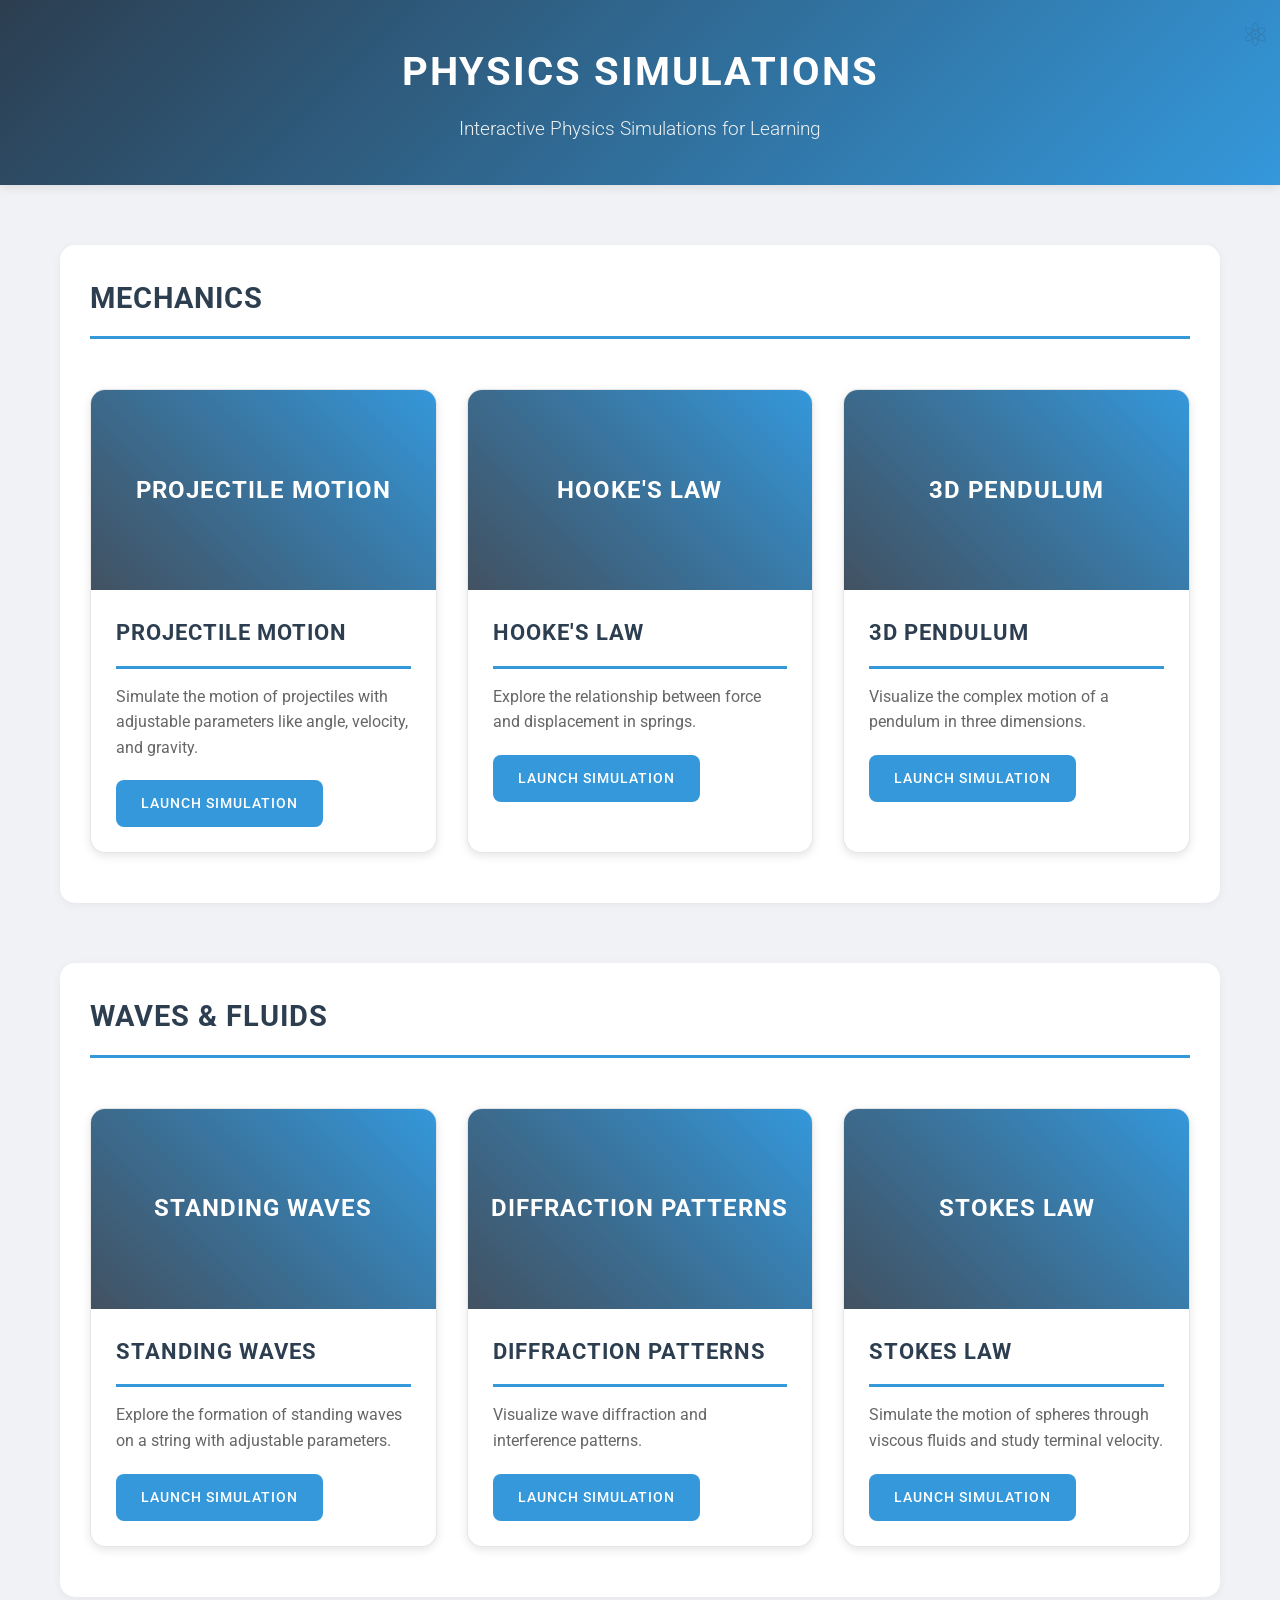
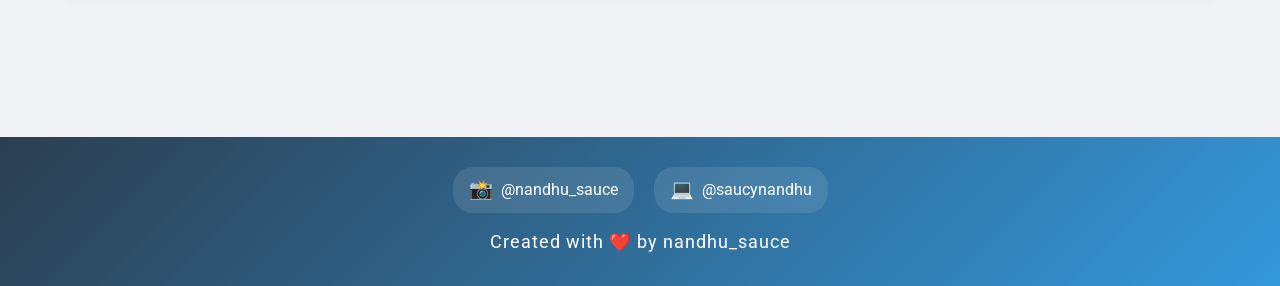
==== index.html @ 87e3eb94 "Add files via upload" ====
<!DOCTYPE html>
<html lang="en">
<head>
    <meta charset="UTF-8">
    <meta name="viewport" content="width=device-width, initial-scale=1.0">
    <title>Physics Simulations</title>
    <link href="https://fonts.googleapis.com/css2?family=Roboto:wght@300;400;500;700&display=swap" rel="stylesheet">
    <link rel="stylesheet" href="style.css">
</head>
<body>
    <header>
        <h1>Physics Simulations</h1>
        <p class="subtitle">Interactive Physics Simulations for Learning</p>
    </header>

    <div class="container">
        <div class="category">
            <h2>Mechanics</h2>
            <div class="simulations-grid">
                <div class="simulation-card">
                    <div class="card-image">Projectile Motion</div>
                    <div class="card-content">
                        <h2>Projectile Motion</h2>
                        <p>Simulate the motion of projectiles with adjustable parameters like angle, velocity, and gravity.</p>
                        <a href="projectile-motion/index.html" class="card-link">Launch Simulation</a>
                    </div>
                </div>

                <div class="simulation-card">
                    <div class="card-image">Hooke's Law</div>
                    <div class="card-content">
                        <h2>Hooke's Law</h2>
                        <p>Explore the relationship between force and displacement in springs.</p>
                        <a href="hookes-law/index.html" class="card-link">Launch Simulation</a>
                    </div>
                </div>

                <div class="simulation-card">
                    <div class="card-image">3D Pendulum</div>
                    <div class="card-content">
                        <h2>3D Pendulum</h2>
                        <p>Visualize the complex motion of a pendulum in three dimensions.</p>
                        <a href="3d-pendulum/index.html" class="card-link">Launch Simulation</a>
                    </div>
                </div>
            </div>
        </div>

        <div class="category">
            <h2>Waves & Fluids</h2>
            <div class="simulations-grid">
                <div class="simulation-card">
                    <div class="card-image">Standing Waves</div>
                    <div class="card-content">
                        <h2>Standing Waves</h2>
                        <p>Explore the formation of standing waves on a string with adjustable parameters.</p>
                        <a href="standing-waves/index.html" class="card-link">Launch Simulation</a>
                    </div>
                </div>

                <div class="simulation-card">
                    <div class="card-image">Diffraction Patterns</div>
                    <div class="card-content">
                        <h2>Diffraction Patterns</h2>
                        <p>Visualize wave diffraction and interference patterns.</p>
                        <a href="diffraction-patterns/index.html" class="card-link">Launch Simulation</a>
                    </div>
                </div>

                <div class="simulation-card">
                    <div class="card-image">Stokes Law</div>
                    <div class="card-content">
                        <h2>Stokes Law</h2>
                        <p>Simulate the motion of spheres through viscous fluids and study terminal velocity.</p>
                        <a href="stokes-law/index.html" class="card-link">Launch Simulation</a>
                    </div>
                </div>
            </div>
        </div>
    </div>

    <footer>
        <div class="social-links">
            <a href="https://instagram.com/nandhu_sauce" target="_blank" class="social-link">
                <span class="social-icon">📸</span> @nandhu_sauce
            </a>
            <a href="https://github.com/saucynandhu" target="_blank" class="social-link">
                <span class="social-icon">💻</span> @saucynandhu
            </a>
        </div>
        <p>Created with ❤️ by nandhu_sauce</p>
    </footer>
</body>
</html>
---- style.css ----
/* Physics-themed color palette */
:root {
    --primary: #2c3e50;      /* Dark blue for headers */
    --secondary: #3498db;    /* Bright blue for accents */
    --accent: #e74c3c;       /* Red for highlights */
    --background: #f0f2f5;   /* Light gray for background */
    --card-bg: #ffffff;      /* White for cards */
    --text-primary: #2c3e50; /* Dark blue for main text */
    --text-secondary: #666;  /* Gray for secondary text */
    --success: #2ecc71;      /* Green for success states */
    --warning: #f1c40f;      /* Yellow for warnings */
}

* {
    margin: 0;
    padding: 0;
    box-sizing: border-box;
}

body {
    font-family: 'Roboto', Arial, sans-serif;
    line-height: 1.6;
    background-color: var(--background);
    color: var(--text-primary);
}

.container {
    max-width: 1200px;
    margin: 0 auto;
    padding: 20px;
}

/* Header Styles */
header {
    text-align: center;
    padding: 40px 0;
    background: linear-gradient(135deg, var(--primary), var(--secondary));
    color: white;
    margin-bottom: 40px;
    box-shadow: 0 2px 10px rgba(0,0,0,0.1);
}

h1 {
    font-size: 2.5em;
    margin-bottom: 10px;
    text-transform: uppercase;
    letter-spacing: 2px;
}

.subtitle {
    font-size: 1.2em;
    color: #ecf0f1;
    font-weight: 300;
}

/* Category Styles */
.category {
    margin-bottom: 60px;
    background: var(--card-bg);
    border-radius: 15px;
    padding: 30px;
    box-shadow: 0 2px 10px rgba(0,0,0,0.05);
}

.category h2 {
    color: var(--primary);
    margin-bottom: 30px;
    padding-bottom: 15px;
    border-bottom: 3px solid var(--secondary);
    font-size: 1.8em;
    text-transform: uppercase;
    letter-spacing: 1px;
}

/* Grid Layout */
.simulations-grid {
    display: grid;
    grid-template-columns: repeat(auto-fit, minmax(300px, 1fr));
    gap: 30px;
    padding: 20px 0;
}

/* Card Styles */
.simulation-card {
    background-color: var(--card-bg);
    border-radius: 15px;
    overflow: hidden;
    box-shadow: 0 3px 10px rgba(0,0,0,0.1);
    transition: all 0.3s ease;
    border: 1px solid rgba(0,0,0,0.1);
}

.simulation-card:hover {
    transform: translateY(-5px);
    box-shadow: 0 5px 20px rgba(0,0,0,0.15);
}

.card-image {
    width: 100%;
    height: 200px;
    background: linear-gradient(45deg, var(--primary), var(--secondary));
    display: flex;
    align-items: center;
    justify-content: center;
    color: white;
    font-size: 1.5em;
    font-weight: bold;
    text-transform: uppercase;
    letter-spacing: 1px;
    position: relative;
    overflow: hidden;
}

.card-image::after {
    content: '';
    position: absolute;
    top: 0;
    left: 0;
    right: 0;
    bottom: 0;
    background: linear-gradient(45deg, rgba(255,255,255,0.1), transparent);
}

.card-content {
    padding: 25px;
}

.card-content h2 {
    color: var(--primary);
    margin-bottom: 15px;
    font-size: 1.4em;
}

.card-content p {
    color: var(--text-secondary);
    margin-bottom: 20px;
    line-height: 1.6;
}

.card-link {
    display: inline-block;
    padding: 12px 25px;
    background-color: var(--secondary);
    color: white;
    text-decoration: none;
    border-radius: 8px;
    transition: all 0.3s ease;
    font-weight: 500;
    text-transform: uppercase;
    letter-spacing: 1px;
    font-size: 0.9em;
}

.card-link:hover {
    background-color: var(--primary);
    transform: translateY(-2px);
}

/* Footer Styles */
footer {
    text-align: center;
    padding: 30px;
    background: linear-gradient(135deg, var(--primary), var(--secondary));
    color: white;
    margin-top: 60px;
}

.social-links {
    display: flex;
    justify-content: center;
    gap: 20px;
    margin-bottom: 15px;
}

.social-link {
    color: white;
    text-decoration: none;
    display: flex;
    align-items: center;
    gap: 8px;
    padding: 8px 16px;
    border-radius: 20px;
    background: rgba(255, 255, 255, 0.1);
    transition: all 0.3s ease;
}

.social-link:hover {
    background: rgba(255, 255, 255, 0.2);
    transform: translateY(-2px);
}

.social-icon {
    font-size: 1.2em;
}

footer p {
    font-size: 1.1em;
    letter-spacing: 1px;
    margin-top: 10px;
}

/* Responsive Design */
@media (max-width: 768px) {
    .container {
        padding: 10px;
    }
    
    .category {
        padding: 20px;
    }
    
    .simulations-grid {
        grid-template-columns: 1fr;
    }
    
    .card-image {
        height: 150px;
    }
    
    h1 {
        font-size: 2em;
    }
    
    .subtitle {
        font-size: 1em;
    }
}

/* Physics-themed decorative elements */
.category::before {
    content: '⚛';
    position: absolute;
    top: 10px;
    right: 10px;
    font-size: 2em;
    opacity: 0.1;
    color: var(--primary);
}

/* Animation for cards */
@keyframes fadeIn {
    from {
        opacity: 0;
        transform: translateY(20px);
    }
    to {
        opacity: 1;
        transform: translateY(0);
    }
}

.simulation-card {
    animation: fadeIn 0.5s ease-out forwards;
}
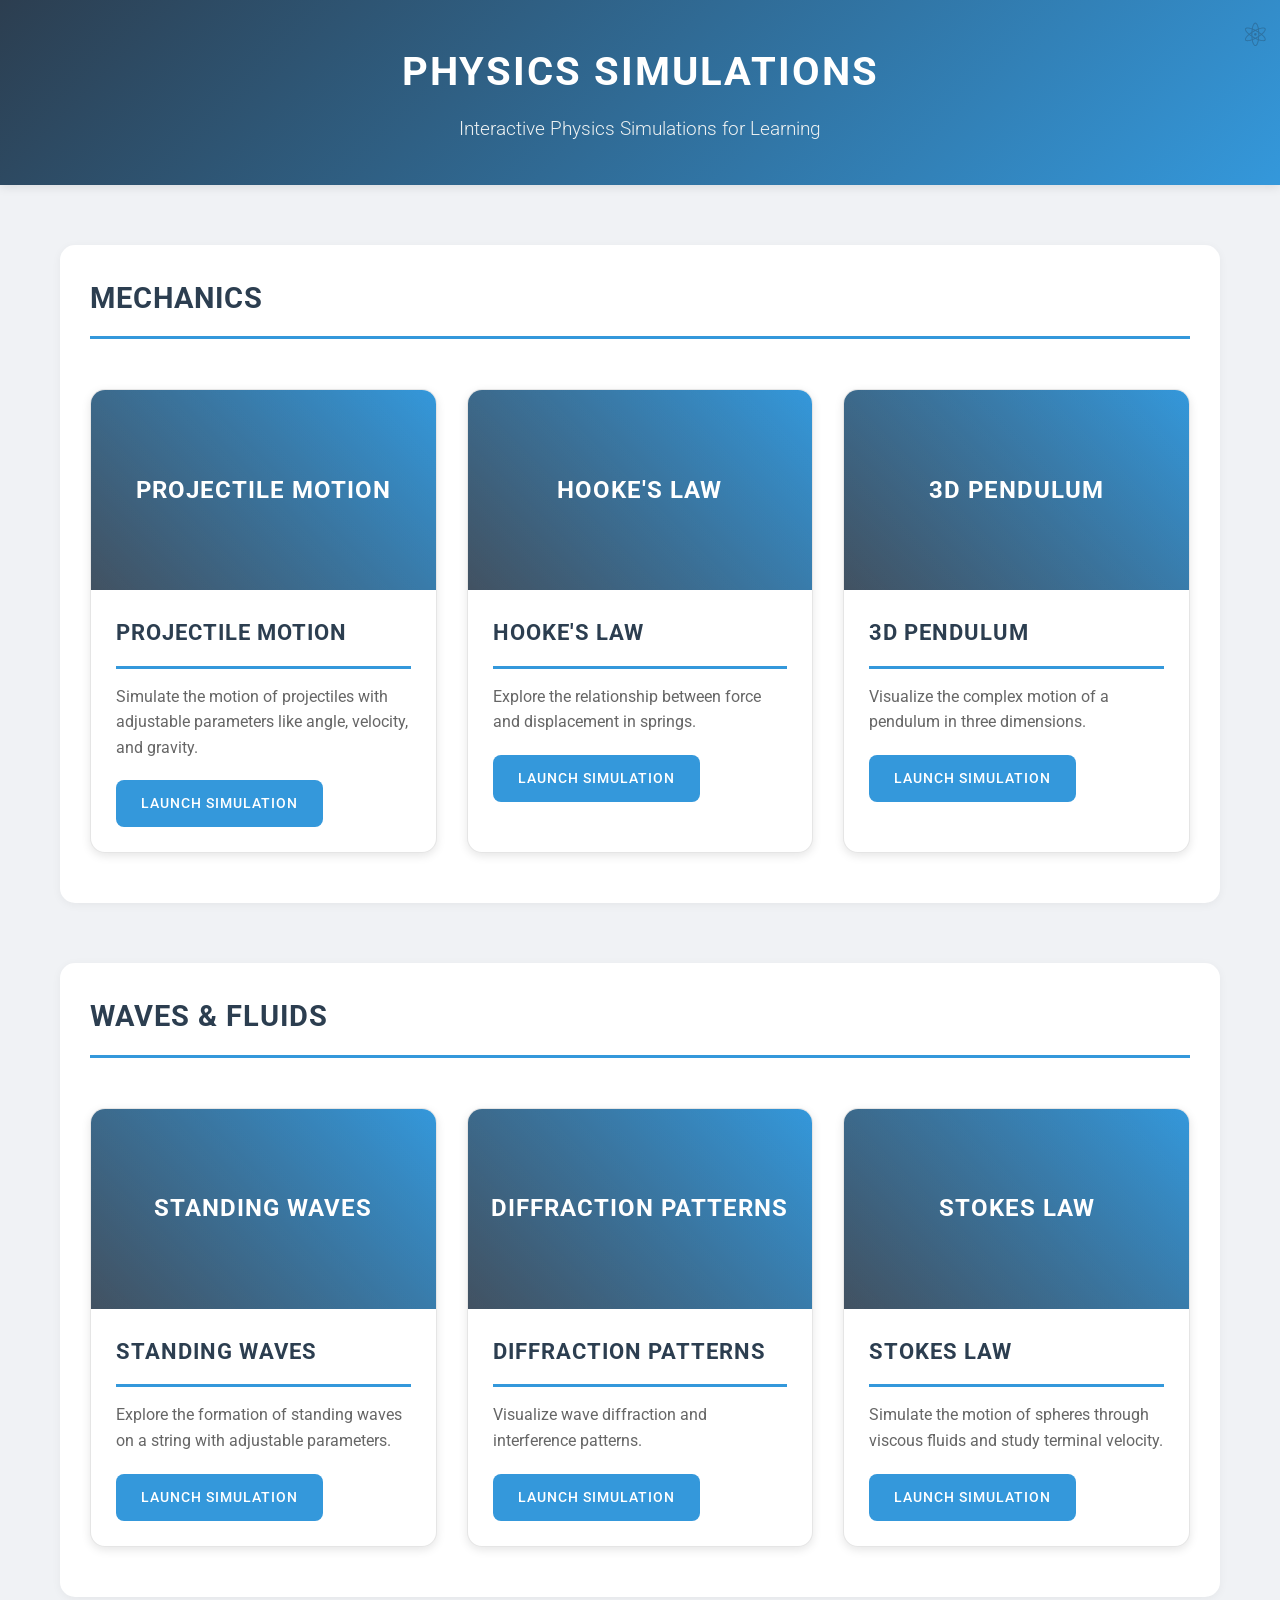
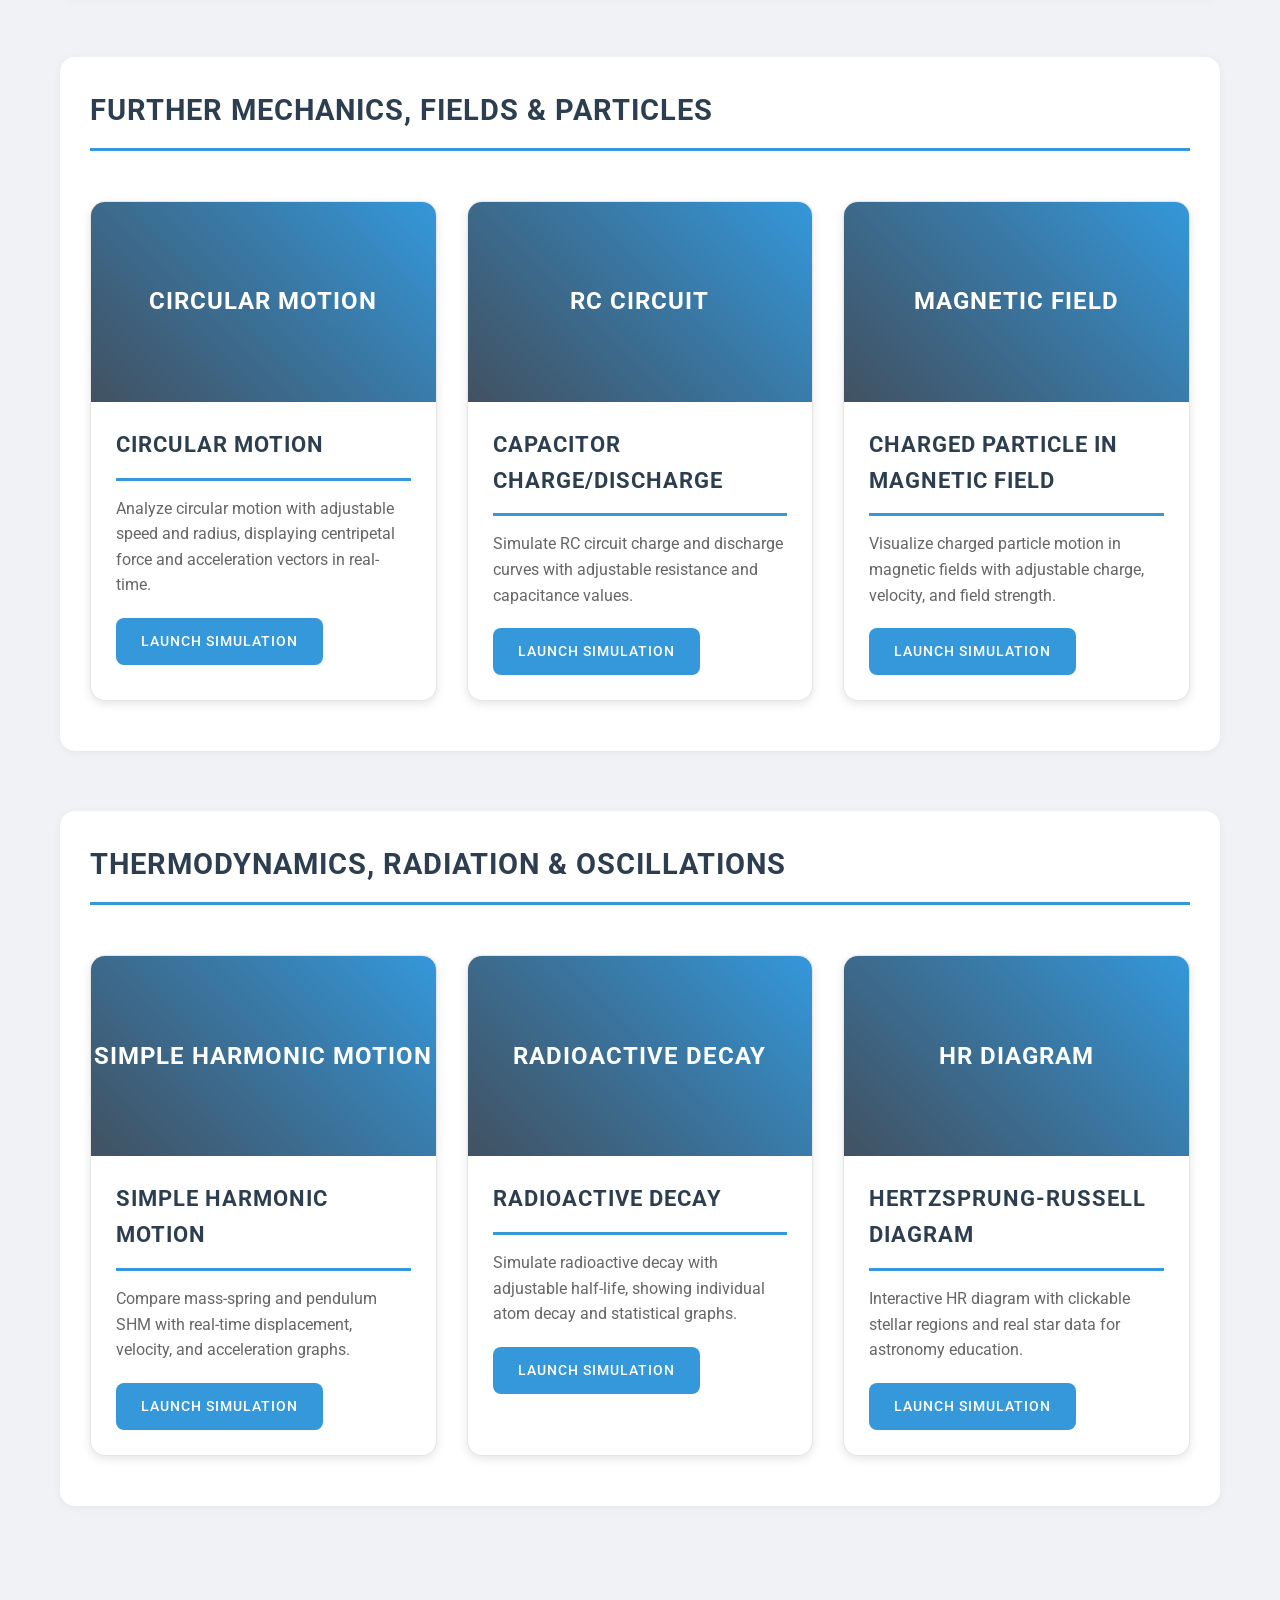
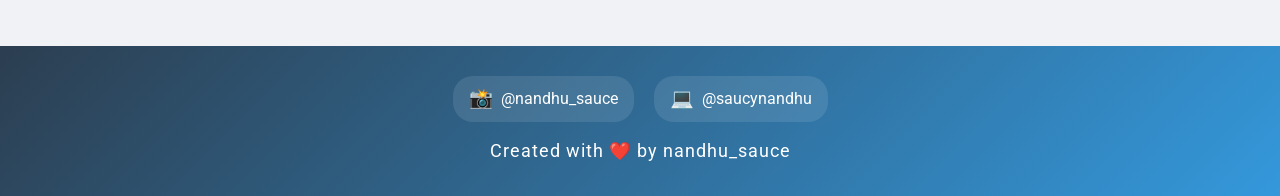
==== commit e9809acd: "Complete IAL Physics Simulations Collection Major Updates: - Added 6 new interactive physics simulat" ====
--- a/index.html
+++ b/index.html
@@ -77,6 +77,70 @@
                 </div>
             </div>
         </div>
+
+        <div class="category">
+            <h2>Further Mechanics, Fields & Particles</h2>
+            <div class="simulations-grid">
+                <div class="simulation-card">
+                    <div class="card-image">Circular Motion</div>
+                    <div class="card-content">
+                        <h2>Circular Motion</h2>
+                        <p>Analyze circular motion with adjustable speed and radius, displaying centripetal force and acceleration vectors in real-time.</p>
+                        <a href="circular-motion/index.html" class="card-link">Launch Simulation</a>
+                    </div>
+                </div>
+
+                <div class="simulation-card">
+                    <div class="card-image">RC Circuit</div>
+                    <div class="card-content">
+                        <h2>Capacitor Charge/Discharge</h2>
+                        <p>Simulate RC circuit charge and discharge curves with adjustable resistance and capacitance values.</p>
+                        <a href="capacitor-rc/index.html" class="card-link">Launch Simulation</a>
+                    </div>
+                </div>
+
+                <div class="simulation-card">
+                    <div class="card-image">Magnetic Field</div>
+                    <div class="card-content">
+                        <h2>Charged Particle in Magnetic Field</h2>
+                        <p>Visualize charged particle motion in magnetic fields with adjustable charge, velocity, and field strength.</p>
+                        <a href="magnetic-field-particle/index.html" class="card-link">Launch Simulation</a>
+                    </div>
+                </div>
+            </div>
+        </div>
+
+        <div class="category">
+            <h2>Thermodynamics, Radiation & Oscillations</h2>
+            <div class="simulations-grid">
+                <div class="simulation-card">
+                    <div class="card-image">Simple Harmonic Motion</div>
+                    <div class="card-content">
+                        <h2>Simple Harmonic Motion</h2>
+                        <p>Compare mass-spring and pendulum SHM with real-time displacement, velocity, and acceleration graphs.</p>
+                        <a href="simple-harmonic-motion/index.html" class="card-link">Launch Simulation</a>
+                    </div>
+                </div>
+
+                <div class="simulation-card">
+                    <div class="card-image">Radioactive Decay</div>
+                    <div class="card-content">
+                        <h2>Radioactive Decay</h2>
+                        <p>Simulate radioactive decay with adjustable half-life, showing individual atom decay and statistical graphs.</p>
+                        <a href="radioactive-decay/index.html" class="card-link">Launch Simulation</a>
+                    </div>
+                </div>
+
+                <div class="simulation-card">
+                    <div class="card-image">HR Diagram</div>
+                    <div class="card-content">
+                        <h2>Hertzsprung-Russell Diagram</h2>
+                        <p>Interactive HR diagram with clickable stellar regions and real star data for astronomy education.</p>
+                        <a href="hr-diagram/index.html" class="card-link">Launch Simulation</a>
+                    </div>
+                </div>
+            </div>
+        </div>
     </div>
 
     <footer>
